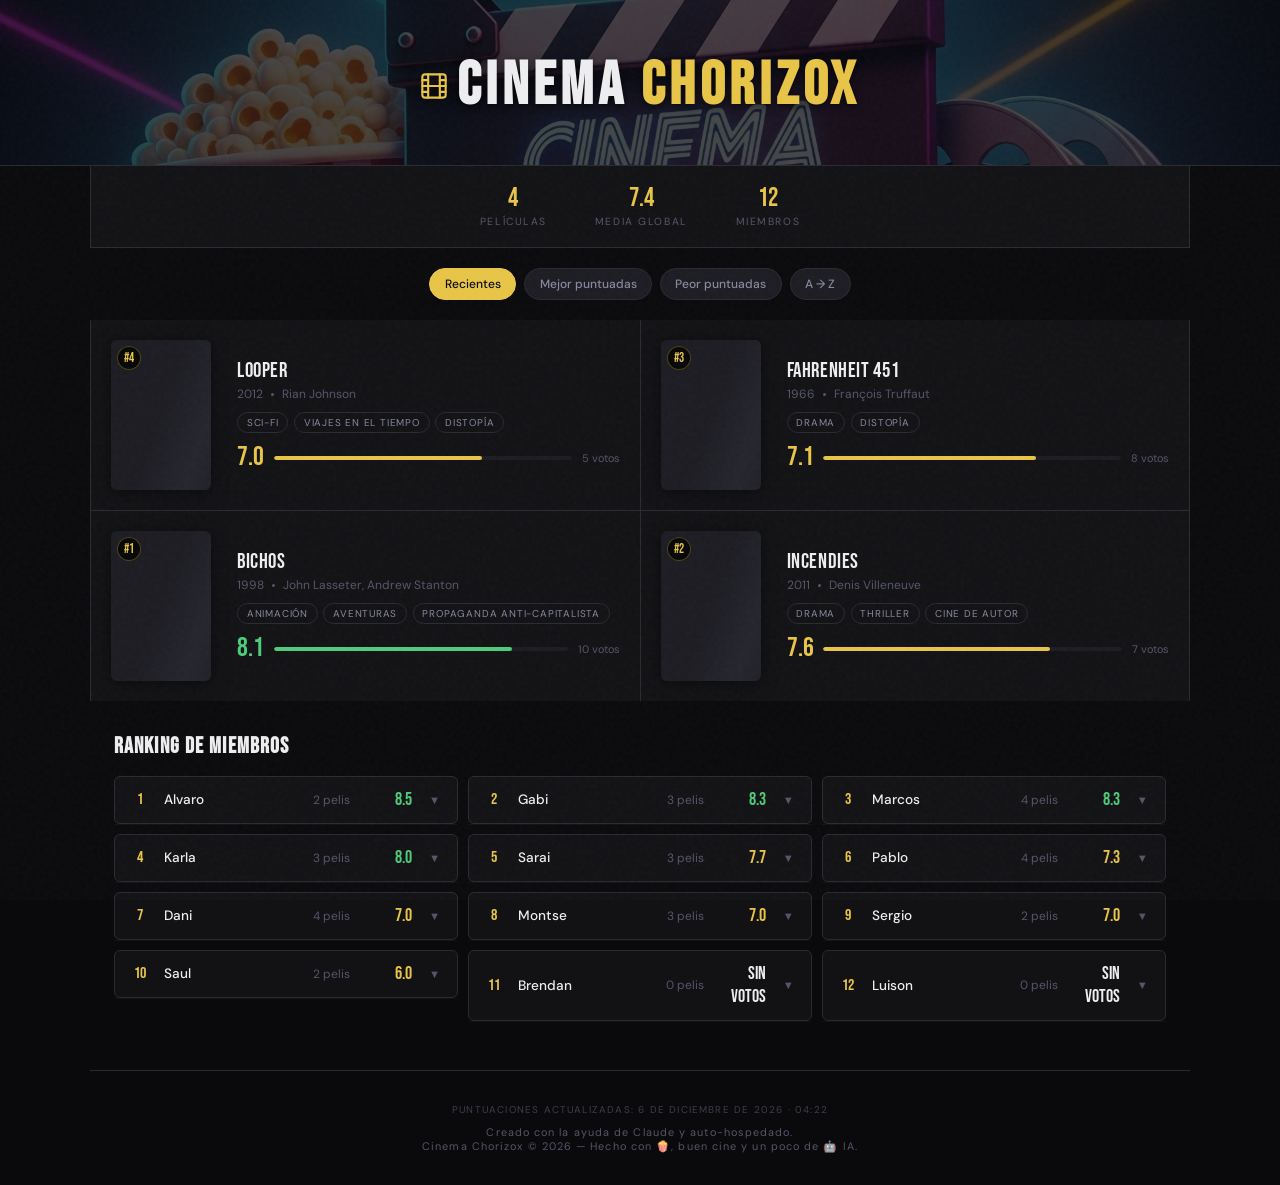
==== index.html @ 7369c3bf "Initial commit" ====
﻿<!doctype html>
<html lang="es">
    <head>
        <meta charset="UTF-8" />
        <meta name="viewport" content="width=device-width, initial-scale=1.0" />
        <title>Cinema Chorizox</title>
        <link
            rel="icon"
            type="image/svg+xml"
            href="data:image/svg+xml,%3Csvg xmlns='http://www.w3.org/2000/svg' viewBox='0 0 24 24' fill='none' stroke='%23e8c547' stroke-width='1.8' stroke-linecap='round' stroke-linejoin='round'%3E%3Crect x='2' y='2' width='20' height='20' rx='2.18' ry='2.18'/%3E%3Cline x1='7' y1='2' x2='7' y2='22'/%3E%3Cline x1='17' y1='2' x2='17' y2='22'/%3E%3Cline x1='2' y1='12' x2='22' y2='12'/%3E%3Cline x1='2' y1='7' x2='7' y2='7'/%3E%3Cline x1='2' y1='17' x2='7' y2='17'/%3E%3Cline x1='17' y1='17' x2='22' y2='17'/%3E%3Cline x1='17' y1='7' x2='22' y2='7'/%3E%3C/svg%3E"
        />

        <!-- Open Graph / Facebook -->
        <meta property="og:type" content="website" />
        <meta property="og:title" content="Cinema Chorizox" />
        <meta property="og:description" content="Cinema Chorizox" />
        <meta
            property="og:image"
            content="https://cinema.dgv93.eu/preview.jpg"
        />

        <!-- Twitter -->
        <meta name="twitter:card" content="summary_large_image" />
        <meta name="twitter:title" content="Cinema Chorizox" />
        <meta name="twitter:description" content="Cinema Chorizox" />
        <meta
            name="twitter:image"
            content="https://cinema.dgv93.eu/preview.jpg"
        />
        <link
            href="https://fonts.googleapis.com/css2?family=Bebas+Neue&family=DM+Sans:ital,wght@0,300;0,400;0,500;0,700;1,400&display=swap"
            rel="stylesheet"
        />
        <style>
            :root {
                --bg-primary: #0a0a0c;
                --bg-card: #121215;
                --bg-card-hover: #18181c;
                --surface: #1c1c22;
                --border: #2a2a32;
                --text-primary: #eeeef0;
                --text-secondary: #8888a0;
                --text-muted: #55556a;
                --accent: #e8c547;
                --accent-dim: #c4a535;
                --accent-glow: rgba(232, 197, 71, 0.12);
                --red: #e54d4d;
                --green: #4dcc7a;
                --blue: #5b8dee;
                --radius: 10px;
                --radius-sm: 6px;
                --shadow: 0 4px 24px rgba(0, 0, 0, 0.4);
            }

            * {
                margin: 0;
                padding: 0;
                box-sizing: border-box;
            }

            body {
                font-family: "DM Sans", sans-serif;
                background: var(--bg-primary);
                color: var(--text-primary);
                min-height: 100vh;
                overflow-x: hidden;
            }

            /* ─── GRAIN OVERLAY ─── */
            body::before {
                content: "";
                position: fixed;
                inset: 0;
                background-image: url("data:image/svg+xml,%3Csvg viewBox='0 0 256 256' xmlns='http://www.w3.org/2000/svg'%3E%3Cfilter id='noise'%3E%3CfeTurbulence type='fractalNoise' baseFrequency='0.85' numOctaves='4' stitchTiles='stitch'/%3E%3C/filter%3E%3Crect width='100%25' height='100%25' filter='url(%23noise)' opacity='0.03'/%3E%3C/svg%3E");
                pointer-events: none;
                z-index: 9999;
            }

            /* ─── HEADER ─── */
            .header {
                position: relative;
                padding: 2.5rem 1.25rem 2rem;
                text-align: center;
                border-bottom: 1px solid var(--border);
                overflow: hidden;
            }

            .header::before {
                content: "";
                position: absolute;
                top: 0;
                left: 0;
                width: 100%;
                height: 100%;
                background: url('preview.jpg') center/cover no-repeat;
                opacity: 0.25;
                pointer-events: none;
            }

            .header-logo, .header-subtitle {
                position: relative;
                z-index: 1;
            }

            .header-logo {
                display: inline-flex;
                align-items: center;
                gap: 0.6rem;
                margin-bottom: 0.5rem;
            }

            .header-logo svg {
                width: 28px;
                height: 28px;
                color: var(--accent);
            }

            .header h1 {
                font-family: "Bebas Neue", sans-serif;
                font-size: 2.6rem;
                letter-spacing: 0.08em;
                color: var(--text-primary);
                line-height: 1;
                position: relative;
                z-index: 1;
                text-shadow: 0 2px 8px rgba(0, 0, 0, 0.7);
            }

            .header h1 span {
                color: var(--accent);
            }

            .header-subtitle {
                font-size: 0.82rem;
                color: var(--text-muted);
                letter-spacing: 0.2em;
                text-transform: uppercase;
                margin-top: 0.35rem;
            }

            /* ─── STATS BAR ─── */
            .stats-bar {
                display: flex;
                justify-content: center;
                gap: 2rem;
                padding: 1.2rem 1rem;
                border-bottom: 1px solid var(--border);
                background: var(--bg-card);
            }

            .stat {
                text-align: center;
            }

            .stat-value {
                font-family: "Bebas Neue", sans-serif;
                font-size: 1.6rem;
                color: var(--accent);
                line-height: 1.1;
            }

            .stat-label {
                font-size: 0.65rem;
                text-transform: uppercase;
                letter-spacing: 0.15em;
                color: var(--text-muted);
                margin-top: 0.1rem;
            }

            /* ─── SORT / FILTER ─── */
            .controls {
                display: flex;
                gap: 0.5rem;
                padding: 1rem 1.25rem;
                overflow-x: auto;
                -webkit-overflow-scrolling: touch;
                scrollbar-width: none;
            }
            .controls::-webkit-scrollbar {
                display: none;
            }

            .control-btn {
                flex-shrink: 0;
                padding: 0.45rem 0.9rem;
                font-family: "DM Sans", sans-serif;
                font-size: 0.75rem;
                font-weight: 500;
                color: var(--text-secondary);
                background: var(--surface);
                border: 1px solid var(--border);
                border-radius: 100px;
                cursor: pointer;
                transition: all 0.2s;
                white-space: nowrap;
            }

            .control-btn:hover {
                color: var(--text-primary);
                border-color: var(--text-muted);
            }

            .control-btn.active {
                color: var(--bg-primary);
                background: var(--accent);
                border-color: var(--accent);
            }

            /* ─── MOVIE GRID ─── */
            .movie-grid {
                display: grid;
                grid-template-columns: 1fr;
                gap: 1px;
                background: var(--border);
                margin: 0;
            }

            /* ─── MOVIE CARD ─── */
            .movie-card {
                display: grid;
                grid-template-columns: 100px 1fr;
                gap: 1rem;
                padding: 1.25rem;
                background: var(--bg-card);
                cursor: pointer;
                transition: background 0.25s;
                animation: fadeUp 0.5s ease both;
            }

            .movie-card:hover {
                background: var(--bg-card-hover);
            }

            @keyframes fadeUp {
                from {
                    opacity: 0;
                    transform: translateY(16px);
                }
                to {
                    opacity: 1;
                    transform: translateY(0);
                }
            }

            .movie-poster {
                position: relative;
                width: 100px;
                aspect-ratio: 2/3;
                border-radius: var(--radius-sm);
                overflow: hidden;
                box-shadow: 0 2px 16px rgba(0, 0, 0, 0.5);
            }

            .movie-poster img {
                width: 100%;
                height: 100%;
                object-fit: cover;
                display: block;
            }

            .movie-poster .rank-badge {
                position: absolute;
                top: 6px;
                left: 6px;
                width: 24px;
                height: 24px;
                background: rgba(0, 0, 0, 0.75);
                backdrop-filter: blur(8px);
                border-radius: 50%;
                display: flex;
                align-items: center;
                justify-content: center;
                font-family: "Bebas Neue", sans-serif;
                font-size: 0.8rem;
                color: var(--accent);
                border: 1px solid rgba(232, 197, 71, 0.3);
            }

            .movie-info {
                display: flex;
                flex-direction: column;
                justify-content: center;
                min-width: 0;
            }

            .movie-title {
                font-family: "Bebas Neue", sans-serif;
                font-size: 1.3rem;
                letter-spacing: 0.03em;
                line-height: 1.15;
                color: var(--text-primary);
                white-space: nowrap;
                overflow: hidden;
                text-overflow: ellipsis;
            }

            .movie-meta {
                display: flex;
                align-items: center;
                gap: 0.5rem;
                margin-top: 0.2rem;
                font-size: 0.75rem;
                color: var(--text-muted);
            }

            .movie-meta .dot {
                width: 3px;
                height: 3px;
                border-radius: 50%;
                background: var(--text-muted);
                flex-shrink: 0;
            }

            .movie-genres {
                display: flex;
                gap: 0.35rem;
                margin-top: 0.6rem;
                flex-wrap: wrap;
            }

            .genre-tag {
                padding: 0.2rem 0.55rem;
                font-size: 0.62rem;
                text-transform: uppercase;
                letter-spacing: 0.08em;
                color: var(--text-secondary);
                border: 1px solid var(--border);
                border-radius: 100px;
            }

            .movie-score-row {
                display: flex;
                align-items: center;
                gap: 0.6rem;
                margin-top: 0.7rem;
            }

            .avg-score {
                font-family: "Bebas Neue", sans-serif;
                font-size: 1.7rem;
                line-height: 1;
            }

            .score-bar-track {
                flex: 1;
                height: 4px;
                background: var(--surface);
                border-radius: 4px;
                overflow: hidden;
            }

            .score-bar-fill {
                height: 100%;
                border-radius: 4px;
                transition: width 0.8s cubic-bezier(0.22, 1, 0.36, 1);
            }

            .score-voters {
                font-size: 0.68rem;
                color: var(--text-muted);
                white-space: nowrap;
            }

            /* ─── EXPANDED DETAIL ─── */
            .movie-detail {
                display: none;
                grid-column: 1 / -1;
                overflow: hidden;
                background: var(--bg-card);
            }

            .movie-detail.open {
                display: block;
                max-height: 0;
                padding: 0 1.25rem;
                animation: detailDeploy 0.5s ease forwards;
            }

            .movie-detail.closing {
                display: block;
                max-height: 600px;
                padding: 0 1.25rem 1.25rem;
                animation: detailCollapse 0.3s ease forwards;
            }

            @keyframes detailDeploy {
                from {
                    max-height: 0;
                    padding: 0 1.25rem;
                }
                to {
                    max-height: 600px;
                    padding: 0 1.25rem 1.25rem;
                }
            }

            @keyframes detailCollapse {
                from {
                    max-height: 600px;
                    padding: 0 1.25rem 1.25rem;
                }
                to {
                    max-height: 0;
                    padding: 0 1.25rem;
                }
            }

            .detail-inner {
                padding-top: 0.75rem;
                border-top: 1px solid var(--border);
            }

            .detail-section-label {
                font-size: 0.62rem;
                text-transform: uppercase;
                letter-spacing: 0.18em;
                color: var(--text-muted);
                margin-bottom: 0.6rem;
            }

            .score-breakdown {
                display: flex;
                flex-direction: column;
                gap: 0.55rem;
            }

            .member-score {
                display: grid;
                grid-template-columns: 70px 1fr 30px;
                align-items: center;
                gap: 0.6rem;
            }

            .member-name {
                font-size: 0.78rem;
                color: var(--text-secondary);
                font-weight: 500;
            }

            .member-bar-track {
                height: 3px;
                background: var(--surface);
                border-radius: 3px;
                overflow: hidden;
            }

            .member-bar-fill {
                height: 100%;
                border-radius: 3px;
                background: var(--accent);
                transition: width 0.6s cubic-bezier(0.22, 1, 0.36, 1);
            }

            .member-val {
                font-family: "Bebas Neue", sans-serif;
                font-size: 1rem;
                text-align: right;
            }

            .detail-date {
                margin-top: 0.9rem;
                font-size: 0.72rem;
                color: var(--text-muted);
                display: flex;
                align-items: center;
                gap: 0.4rem;
            }

            .detail-date svg {
                width: 14px;
                height: 14px;
                opacity: 0.5;
            }

            /* ─── RANKING TABLE ─── */
            .ranking-section {
                padding: 1.5rem 1.25rem 2.5rem;
            }

            .section-title {
                font-family: "Bebas Neue", sans-serif;
                font-size: 1.4rem;
                letter-spacing: 0.05em;
                margin-bottom: 1rem;
                color: var(--text-primary);
            }

            .member-ranking {
                display: flex;
                flex-direction: column;
                gap: 0.6rem;
            }

            .member-rank-row {
                display: grid;
                grid-template-columns: 24px 1fr auto 50px 20px;
                align-items: center;
                gap: 0.75rem;
                padding: 0.7rem 0.8rem;
                background: var(--bg-card);
                border-radius: var(--radius-sm);
                border: 1px solid var(--border);
                cursor: pointer;
                transition: background 0.2s;
            }

            .member-rank-row:hover {
                background: var(--bg-card-hover);
            }

            .member-rank-chevron {
                font-size: 0.7rem;
                color: var(--text-muted);
                transition: transform 0.3s ease;
                text-align: center;
            }

            .member-rank-row.open .member-rank-chevron {
                transform: rotate(180deg);
            }

            .member-rank-item {
                display: flex;
                flex-direction: column;
            }

            .member-detail-panel {
                max-height: 0;
                overflow: hidden;
                transition:
                    max-height 0.3s ease,
                    border-color 0.2s ease,
                    margin-top 0.2s ease;
                background: var(--bg-card);
                border: 1px solid transparent;
                border-top: none;
                border-radius: 0 0 var(--radius-sm) var(--radius-sm);
                margin-top: 0;
            }

            .member-detail-panel.open {
                max-height: 600px;
                border-color: var(--border);
                margin-top: -0.35rem;
                transition:
                    max-height 1s ease,
                    border-color 0.5s ease,
                    margin-top 0.5s ease;
            }

            .member-detail-inner {
                padding: 0.6rem 0.8rem 0.8rem;
                display: flex;
                flex-direction: column;
                gap: 0.35rem;
            }

            .member-movie-row {
                display: grid;
                grid-template-columns: 1fr auto;
                align-items: center;
                gap: 0.5rem;
                padding: 0.3rem 0.4rem;
                border-radius: 4px;
                font-size: 0.78rem;
            }

            .member-movie-row:nth-child(odd) {
                background: rgba(255, 255, 255, 0.02);
            }

            .member-movie-title {
                color: var(--text-secondary);
                white-space: nowrap;
                overflow: hidden;
                text-overflow: ellipsis;
            }

            .member-movie-score {
                font-family: "Bebas Neue", sans-serif;
                font-size: 0.95rem;
                min-width: 28px;
                text-align: right;
            }

            .member-rank-count {
                font-size: 0.75rem;
                color: var(--text-muted);
                white-space: nowrap;
                text-align: right;
            }

            .member-rank-pos {
                font-family: "Bebas Neue", sans-serif;
                font-size: 1rem;
                color: var(--accent);
                text-align: center;
            }

            .member-rank-name {
                font-size: 0.85rem;
                font-weight: 500;
            }

            .member-rank-avg {
                font-family: "Bebas Neue", sans-serif;
                font-size: 1.15rem;
                text-align: right;
            }

            /* ─── FOOTER ─── */
            .footer {
                text-align: center;
                padding: 2rem 1rem;
                border-top: 1px solid var(--border);
                font-size: 0.68rem;
                color: var(--text-muted);
                letter-spacing: 0.1em;
            }

            .last-updated {
                display: block;
                margin-bottom: 0.6rem;
                font-size: 0.62rem;
                color: var(--text-muted);
                opacity: 0.7;
                letter-spacing: 0.12em;
                text-transform: uppercase;
            }

            /* ─── SCORE COLORS ─── */
            .score-high {
                color: var(--green);
            }
            .score-mid {
                color: var(--accent);
            }
            .score-low {
                color: var(--red);
            }

            .bar-high {
                background: var(--green);
            }
            .bar-mid {
                background: var(--accent);
            }
            .bar-low {
                background: var(--red);
            }

            /* ─── RESPONSIVE ─── */
            @media (min-width: 600px) {
                .movie-grid {
                    grid-template-columns: 1fr 1fr;
                }
                .movie-card {
                    grid-template-columns: 110px 1fr;
                }
                .header h1 {
                    font-size: 3.2rem;
                }
                .stats-bar {
                    gap: 3rem;
                }
            }

            @media (min-width: 960px) {
                .movie-grid {
                    max-width: 960px;
                    margin: 0 auto;
                    border-left: 1px solid var(--border);
                    border-right: 1px solid var(--border);
                }
                .header {
                    padding: 3.5rem 2rem 2.5rem;
                }
                .header h1 {
                    font-size: 3.8rem;
                }
                .controls {
                    justify-content: center;
                    padding: 1.25rem 2rem;
                }
                .stats-bar {
                    max-width: 960px;
                    margin: 0 auto;
                    border-left: 1px solid var(--border);
                    border-right: 1px solid var(--border);
                }
                .controls {
                    max-width: 960px;
                    margin: 0 auto;
                }
                .ranking-section {
                    max-width: 960px;
                    margin: 0 auto;
                    padding: 2rem 1.5rem 3rem;
                }
                .member-ranking {
                    display: grid;
                    grid-template-columns: 1fr 1fr;
                    gap: 0.6rem;
                }
                .member-detail-inner {
                    display: grid;
                    grid-template-columns: 1fr 1fr;
                    gap: 0.2rem 1rem;
                }
                .footer {
                    max-width: 960px;
                    margin: 0 auto;
                }
            }

            @media (min-width: 1200px) {
                .movie-grid {
                    max-width: 1100px;
                }
                .stats-bar,
                .controls,
                .ranking-section,
                .footer {
                    max-width: 1100px;
                }
                .member-ranking {
                    grid-template-columns: 1fr 1fr 1fr;
                }
            }

            /* ─── LOADING SKELETON ─── */
            .poster-skeleton {
                background: linear-gradient(
                    110deg,
                    var(--surface) 30%,
                    #25252d 50%,
                    var(--surface) 70%
                );
                background-size: 200% 100%;
                animation: shimmer 1.5s infinite;
            }
            @keyframes shimmer {
                to {
                    background-position: -200% 0;
                }
            }
        </style>
    </head>
    <body>
        <header class="header">
            <div class="header-logo">
                <svg
                    viewBox="0 0 24 24"
                    fill="none"
                    stroke="currentColor"
                    stroke-width="1.8"
                    stroke-linecap="round"
                    stroke-linejoin="round"
                >
                    <rect
                        x="2"
                        y="2"
                        width="20"
                        height="20"
                        rx="2.18"
                        ry="2.18"
                    />
                    <line x1="7" y1="2" x2="7" y2="22" />
                    <line x1="17" y1="2" x2="17" y2="22" />
                    <line x1="2" y1="12" x2="22" y2="12" />
                    <line x1="2" y1="7" x2="7" y2="7" />
                    <line x1="2" y1="17" x2="7" y2="17" />
                    <line x1="17" y1="17" x2="22" y2="17" />
                    <line x1="17" y1="7" x2="22" y2="7" />
                </svg>
                <h1>Cinema <span>Chorizox</span></h1>
            </div>
            <!--<p class="header-subtitle">
                Club de cine · Puntuaciones colectivas
            </p>-->
        </header>

        <div class="stats-bar" id="statsBar"></div>

        <nav class="controls" id="controls"></nav>

        <main class="movie-grid" id="movieGrid"></main>

        <section class="ranking-section" id="rankingSection"></section>

        <footer class="footer">
            <span id="lastUpdated"></span>
            Creado con la ayuda de Claude y auto-hospedado.<br />
            Cinema Chorizox © 2026 — Hecho con 🍿, buen cine y un poco de 🤖 IA.
        </footer>

        <script>
            /* ════════════════════════════════════════════
   CONFIGURATION — loaded from movies-config.json
   ════════════════════════════════════════════ */
            let CONFIG = {};

            /* ════════════ UTILITY FUNCTIONS ════════════ */

            function avg(scores) {
                const vals = Object.values(scores);
                return vals.reduce((a, b) => a + b, 0) / vals.length;
            }

            function scoreClass(val) {
                if (val >= 8) return "high";
                if (val >= 6) return "mid";
                return "low";
            }

            function formatDate(iso) {
                const d = new Date(iso + "T00:00:00");
                return d.toLocaleDateString("es-ES", {
                    day: "numeric",
                    month: "short",
                    year: "numeric",
                });
            }

            /* ════════════ RENDER STATS BAR ════════════ */

            function renderStats(movies) {
                const bar = document.getElementById("statsBar");
                const totalMovies = movies.length;
                const allAvgs = movies.map((m) => avg(m.scores));
                const globalAvg = (
                    allAvgs.reduce((a, b) => a + b, 0) / allAvgs.length
                ).toFixed(1);
                const best = movies.reduce((a, b) =>
                    avg(a.scores) > avg(b.scores) ? a : b,
                );

                bar.innerHTML = `
    <div class="stat">
      <div class="stat-value">${totalMovies}</div>
      <div class="stat-label">Películas</div>
    </div>
    <div class="stat">
      <div class="stat-value">${globalAvg}</div>
      <div class="stat-label">Media global</div>
    </div>
    <div class="stat">
      <div class="stat-value">${CONFIG.members.length}</div>
      <div class="stat-label">Miembros</div>
    </div>
  `;
            }

            /* ════════════ RENDER CONTROLS ════════════ */

            let currentSort = "recent";

            function renderControls() {
                const controls = document.getElementById("controls");
                const sorts = [
                    { id: "recent", label: "Recientes" },
                    { id: "best", label: "Mejor puntuadas" },
                    { id: "worst", label: "Peor puntuadas" },
                    { id: "alpha", label: "A → Z" },
                ];

                controls.innerHTML = sorts
                    .map(
                        (s) =>
                            `<button class="control-btn ${s.id === currentSort ? "active" : ""}" data-sort="${s.id}">${s.label}</button>`,
                    )
                    .join("");

                controls.querySelectorAll(".control-btn").forEach((btn) => {
                    btn.addEventListener("click", () => {
                        currentSort = btn.dataset.sort;
                        renderControls();
                        renderMovies(sortMovies(CONFIG.movies));
                    });
                });
            }

            function sortMovies(movies) {
                const sorted = [...movies];
                switch (currentSort) {
                    case "recent":
                        return sorted.sort(
                            (a, b) =>
                                new Date(b.date_watched) -
                                new Date(a.date_watched),
                        );
                    case "best":
                        return sorted.sort(
                            (a, b) => avg(b.scores) - avg(a.scores),
                        );
                    case "worst":
                        return sorted.sort(
                            (a, b) => avg(a.scores) - avg(b.scores),
                        );
                    case "alpha":
                        return sorted.sort((a, b) =>
                            a.title.localeCompare(b.title, "es"),
                        );
                    default:
                        return sorted;
                }
            }

            /* ════════════ RENDER MOVIES ════════════ */

            function renderMovies(movies) {
                const grid = document.getElementById("movieGrid");
                const ranked = [...movies].sort(
                    (a, b) => avg(b.scores) - avg(a.scores),
                );

                grid.innerHTML = movies
                    .map((movie, i) => {
                        const average = avg(movie.scores);
                        const sc = scoreClass(average);
                        const rank =
                            ranked.findIndex((m) => m.title === movie.title) +
                            1;
                        const voterCount = Object.keys(movie.scores).length;

                        const membersHTML = Object.entries(movie.scores)
                            .sort((a, b) => b[1] - a[1])
                            .map(
                                ([name, val]) => `
        <div class="member-score">
          <span class="member-name">${name}</span>
          <div class="member-bar-track">
            <div class="member-bar-fill" style="width: ${val * 10}%; background: var(--${scoreClass(val) === "high" ? "green" : scoreClass(val) === "mid" ? "accent" : "red"})"></div>
          </div>
          <span class="member-val score-${scoreClass(val)}">${val}</span>
        </div>
      `,
                            )
                            .join("");

                        return `
      <article class="movie-card" data-idx="${i}" style="animation-delay: ${i * 0.06}s">
        <div class="movie-poster">
          <img src="${movie.poster}" alt="${movie.title}" loading="lazy"
               onerror="this.parentElement.classList.add('poster-skeleton'); this.style.display='none';">
          <div class="rank-badge">#${rank}</div>
        </div>
        <div class="movie-info">
          <div class="movie-title" title="${movie.title}">${movie.title}</div>
          <div class="movie-meta">
            <span>${movie.year}</span>
            <span class="dot"></span>
            <span>${movie.director}</span>
          </div>
          <div class="movie-genres">
            ${movie.genres.map((g) => `<span class="genre-tag">${g}</span>`).join("")}
          </div>
          <div class="movie-score-row">
            <span class="avg-score score-${sc}">${average.toFixed(1)}</span>
            <div class="score-bar-track">
              <div class="score-bar-fill bar-${sc}" style="width: ${average * 10}%"></div>
            </div>
            <span class="score-voters">${voterCount} votos</span>
          </div>
        </div>
      </article>
      <div class="movie-detail" data-detail="${i}">
        <div class="detail-inner">
          <div class="detail-section-label">Desglose de puntuaciones</div>
          <div class="score-breakdown">${membersHTML}</div>
          <div class="detail-date">
            <svg viewBox="0 0 24 24" fill="none" stroke="currentColor" stroke-width="2" stroke-linecap="round"><rect x="3" y="4" width="18" height="18" rx="2" ry="2"/><line x1="16" y1="2" x2="16" y2="6"/><line x1="8" y1="2" x2="8" y2="6"/><line x1="3" y1="10" x2="21" y2="10"/></svg>
            Vista el ${formatDate(movie.date_watched)}
          </div>
        </div>
      </div>
    `;
                    })
                    .join("");

                // Toggle expand
                function closeDetail(d) {
                    if (d.classList.contains("open")) {
                        d.classList.remove("open");
                        d.classList.add("closing");
                        d.addEventListener(
                            "animationend",
                            () => {
                                d.classList.remove("closing");
                            },
                            { once: true },
                        );
                    }
                }

                grid.querySelectorAll(".movie-card").forEach((card) => {
                    card.addEventListener("click", () => {
                        const wasExpanded = card.classList.contains("expanded");
                        grid.querySelectorAll(".movie-card").forEach((c) =>
                            c.classList.remove("expanded"),
                        );
                        grid.querySelectorAll(".movie-detail").forEach((d) =>
                            closeDetail(d),
                        );
                        if (!wasExpanded) {
                            card.classList.add("expanded");
                            const detail = card.nextElementSibling;
                            if (
                                detail &&
                                detail.classList.contains("movie-detail")
                            ) {
                                detail.classList.add("open");
                            }
                        }
                    });
                });
            }

            /* ════════════ RENDER MEMBER RANKING ════════════ */

            function renderRanking() {
                const section = document.getElementById("rankingSection");
                const memberAvgs = CONFIG.members
                    .map((name) => {
                        const scores = CONFIG.movies
                            .map((m) => m.scores[name])
                            .filter(Boolean);
                        const memberAvg =
                            scores.reduce((a, b) => a + b, 0) / scores.length;
                        return { name, avg: memberAvg, count: scores.length };
                    })
                    .sort((a, b) => {
                        if (isNaN(a.avg) && isNaN(b.avg)) return 0;
                        if (isNaN(a.avg)) return 1;
                        if (isNaN(b.avg)) return -1;
                        return b.avg - a.avg;
                    });

                section.innerHTML = `
    <h2 class="section-title">Ranking de miembros</h2>
    <div class="member-ranking">
      ${memberAvgs
          .map((m, i) => {
              const movieScores = CONFIG.movies
                  .filter((mv) => mv.scores[m.name] != null)
                  .map((mv) => ({ title: mv.title, score: mv.scores[m.name] }))
                  .sort((a, b) => b.score - a.score);
              const moviesHTML = movieScores
                  .map(
                      (ms) => `
                      <div class="member-movie-row">
                        <span class="member-movie-title">${ms.title}</span>
                        <span class="member-movie-score score-${scoreClass(ms.score)}">${ms.score.toFixed(1)}</span>
                      </div>`,
                  )
                  .join("");
              return `
        <div class="member-rank-item">
          <div class="member-rank-row" onclick="this.classList.toggle('open');this.nextElementSibling.classList.toggle('open')">
            <span class="member-rank-pos">${i + 1}</span>
            <span class="member-rank-name">${m.name}</span>
            <span class="member-rank-count">${m.count} ${m.count === 1 ? "peli" : "pelis"}</span>
            <span class="member-rank-avg${m.count === 0 ? "" : ` score-${scoreClass(m.avg)}`}">${m.count === 0 ? "Sin votos" : m.avg.toFixed(1)}</span>
            <span class="member-rank-chevron">▼</span>
          </div>
          <div class="member-detail-panel">
            <div class="member-detail-inner">
              ${moviesHTML || '<span style="color:var(--text-muted);font-size:0.78rem">Sin votos aún</span>'}
            </div>
          </div>
        </div>`;
          })
          .join("")}
    </div>
  `;
            }

            /* ════════════ INIT ════════════ */

            fetch("movies-config.json")
                .then((res) => {
                    const lastMod = res.headers.get("Last-Modified");
                    return res.json().then((data) => ({ data, lastMod }));
                })
                .then(({ data, lastMod }) => {
                    CONFIG = data;
                    renderStats(CONFIG.movies);
                    renderControls();
                    renderMovies(sortMovies(CONFIG.movies));
                    renderRanking();

                    if (lastMod) {
                        const d = new Date(lastMod);
                        const formatted = d.toLocaleDateString("es-ES", {
                            day: "numeric",
                            month: "long",
                            year: "numeric",
                        }) + " · " + d.toLocaleTimeString("es-ES", {
                            hour: "2-digit",
                            minute: "2-digit",
                        });
                        document.getElementById("lastUpdated").className = "last-updated";
                        document.getElementById("lastUpdated").textContent =
                            "Puntuaciones actualizadas: " + formatted;
                    }
                })
                .catch((err) =>
                    console.error("Error loading movies-config.json:", err),
                );
        </script>
    </body>
</html>
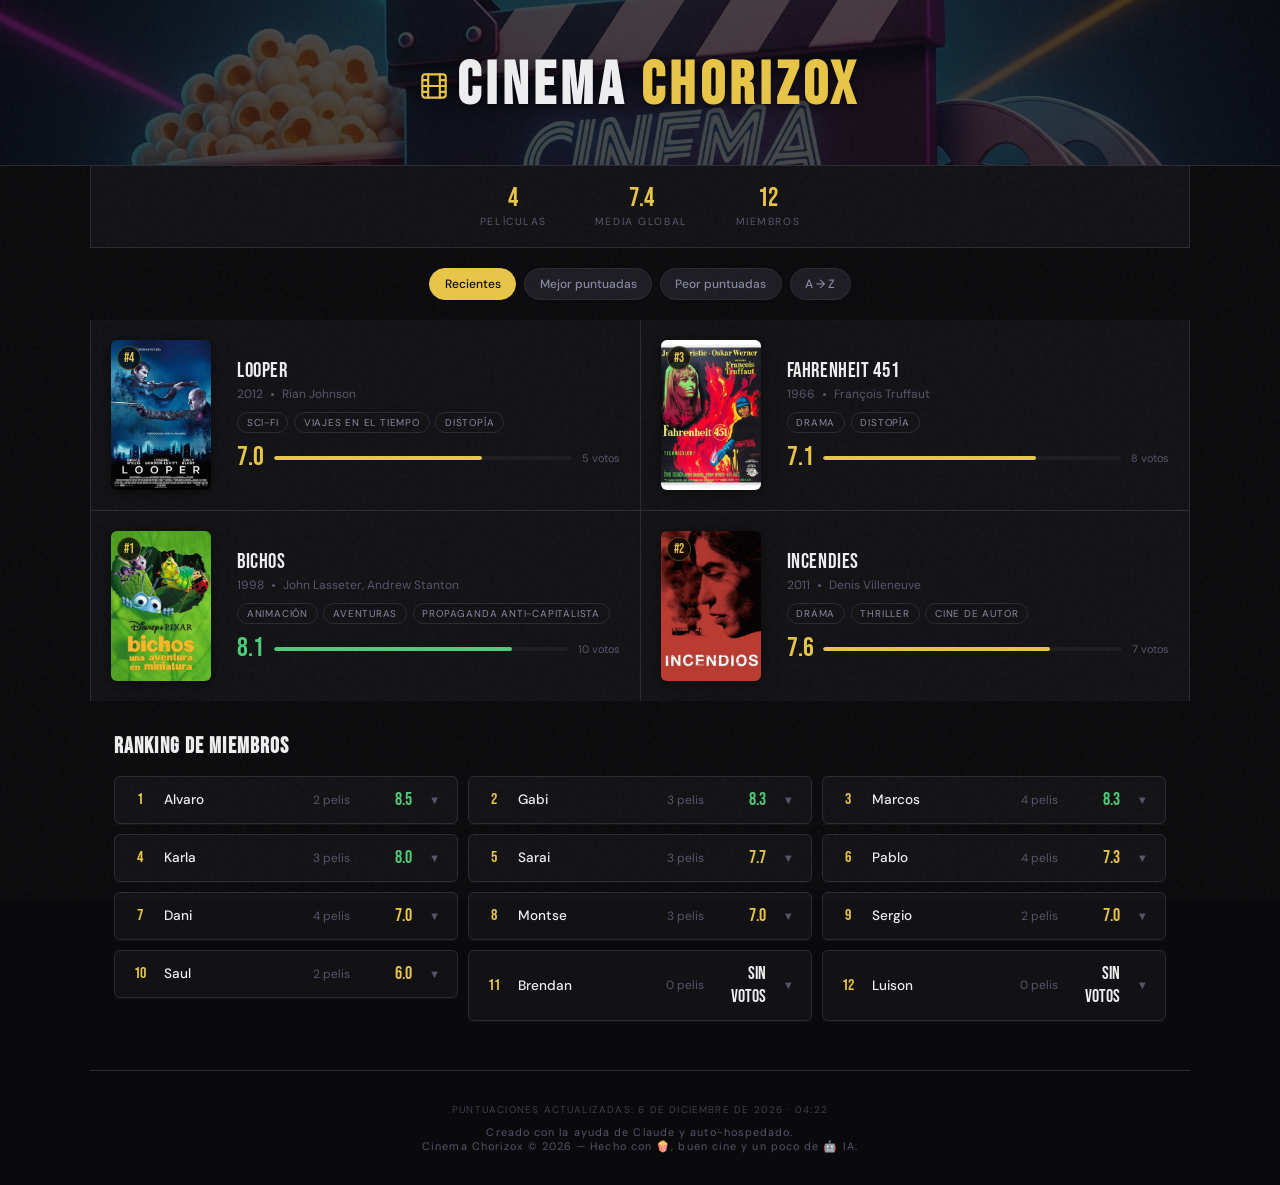
==== commit 1556ddff: "Split js, css, html. use local images and optimize them" ====
--- a/index.html
+++ b/index.html
@@ -1,14 +1,10 @@
-﻿<!doctype html>
+<!doctype html>
 <html lang="es">
     <head>
         <meta charset="UTF-8" />
         <meta name="viewport" content="width=device-width, initial-scale=1.0" />
         <title>Cinema Chorizox</title>
-        <link
-            rel="icon"
-            type="image/svg+xml"
-            href="data:image/svg+xml,%3Csvg xmlns='http://www.w3.org/2000/svg' viewBox='0 0 24 24' fill='none' stroke='%23e8c547' stroke-width='1.8' stroke-linecap='round' stroke-linejoin='round'%3E%3Crect x='2' y='2' width='20' height='20' rx='2.18' ry='2.18'/%3E%3Cline x1='7' y1='2' x2='7' y2='22'/%3E%3Cline x1='17' y1='2' x2='17' y2='22'/%3E%3Cline x1='2' y1='12' x2='22' y2='12'/%3E%3Cline x1='2' y1='7' x2='7' y2='7'/%3E%3Cline x1='2' y1='17' x2='7' y2='17'/%3E%3Cline x1='17' y1='17' x2='22' y2='17'/%3E%3Cline x1='17' y1='7' x2='22' y2='7'/%3E%3C/svg%3E"
-        />
+        <link rel="icon" type="image/svg+xml" href="favicon.svg" />
 
         <!-- Open Graph / Facebook -->
         <meta property="og:type" content="website" />
@@ -31,748 +27,12 @@
             href="https://fonts.googleapis.com/css2?family=Bebas+Neue&family=DM+Sans:ital,wght@0,300;0,400;0,500;0,700;1,400&display=swap"
             rel="stylesheet"
         />
-        <style>
-            :root {
-                --bg-primary: #0a0a0c;
-                --bg-card: #121215;
-                --bg-card-hover: #18181c;
-                --surface: #1c1c22;
-                --border: #2a2a32;
-                --text-primary: #eeeef0;
-                --text-secondary: #8888a0;
-                --text-muted: #55556a;
-                --accent: #e8c547;
-                --accent-dim: #c4a535;
-                --accent-glow: rgba(232, 197, 71, 0.12);
-                --red: #e54d4d;
-                --green: #4dcc7a;
-                --blue: #5b8dee;
-                --radius: 10px;
-                --radius-sm: 6px;
-                --shadow: 0 4px 24px rgba(0, 0, 0, 0.4);
-            }
-
-            * {
-                margin: 0;
-                padding: 0;
-                box-sizing: border-box;
-            }
-
-            body {
-                font-family: "DM Sans", sans-serif;
-                background: var(--bg-primary);
-                color: var(--text-primary);
-                min-height: 100vh;
-                overflow-x: hidden;
-            }
-
-            /* ─── GRAIN OVERLAY ─── */
-            body::before {
-                content: "";
-                position: fixed;
-                inset: 0;
-                background-image: url("data:image/svg+xml,%3Csvg viewBox='0 0 256 256' xmlns='http://www.w3.org/2000/svg'%3E%3Cfilter id='noise'%3E%3CfeTurbulence type='fractalNoise' baseFrequency='0.85' numOctaves='4' stitchTiles='stitch'/%3E%3C/filter%3E%3Crect width='100%25' height='100%25' filter='url(%23noise)' opacity='0.03'/%3E%3C/svg%3E");
-                pointer-events: none;
-                z-index: 9999;
-            }
-
-            /* ─── HEADER ─── */
-            .header {
-                position: relative;
-                padding: 2.5rem 1.25rem 2rem;
-                text-align: center;
-                border-bottom: 1px solid var(--border);
-                overflow: hidden;
-            }
-
-            .header::before {
-                content: "";
-                position: absolute;
-                top: 0;
-                left: 0;
-                width: 100%;
-                height: 100%;
-                background: url('preview.jpg') center/cover no-repeat;
-                opacity: 0.25;
-                pointer-events: none;
-            }
-
-            .header-logo, .header-subtitle {
-                position: relative;
-                z-index: 1;
-            }
-
-            .header-logo {
-                display: inline-flex;
-                align-items: center;
-                gap: 0.6rem;
-                margin-bottom: 0.5rem;
-            }
-
-            .header-logo svg {
-                width: 28px;
-                height: 28px;
-                color: var(--accent);
-            }
-
-            .header h1 {
-                font-family: "Bebas Neue", sans-serif;
-                font-size: 2.6rem;
-                letter-spacing: 0.08em;
-                color: var(--text-primary);
-                line-height: 1;
-                position: relative;
-                z-index: 1;
-                text-shadow: 0 2px 8px rgba(0, 0, 0, 0.7);
-            }
-
-            .header h1 span {
-                color: var(--accent);
-            }
-
-            .header-subtitle {
-                font-size: 0.82rem;
-                color: var(--text-muted);
-                letter-spacing: 0.2em;
-                text-transform: uppercase;
-                margin-top: 0.35rem;
-            }
-
-            /* ─── STATS BAR ─── */
-            .stats-bar {
-                display: flex;
-                justify-content: center;
-                gap: 2rem;
-                padding: 1.2rem 1rem;
-                border-bottom: 1px solid var(--border);
-                background: var(--bg-card);
-            }
-
-            .stat {
-                text-align: center;
-            }
-
-            .stat-value {
-                font-family: "Bebas Neue", sans-serif;
-                font-size: 1.6rem;
-                color: var(--accent);
-                line-height: 1.1;
-            }
-
-            .stat-label {
-                font-size: 0.65rem;
-                text-transform: uppercase;
-                letter-spacing: 0.15em;
-                color: var(--text-muted);
-                margin-top: 0.1rem;
-            }
-
-            /* ─── SORT / FILTER ─── */
-            .controls {
-                display: flex;
-                gap: 0.5rem;
-                padding: 1rem 1.25rem;
-                overflow-x: auto;
-                -webkit-overflow-scrolling: touch;
-                scrollbar-width: none;
-            }
-            .controls::-webkit-scrollbar {
-                display: none;
-            }
-
-            .control-btn {
-                flex-shrink: 0;
-                padding: 0.45rem 0.9rem;
-                font-family: "DM Sans", sans-serif;
-                font-size: 0.75rem;
-                font-weight: 500;
-                color: var(--text-secondary);
-                background: var(--surface);
-                border: 1px solid var(--border);
-                border-radius: 100px;
-                cursor: pointer;
-                transition: all 0.2s;
-                white-space: nowrap;
-            }
-
-            .control-btn:hover {
-                color: var(--text-primary);
-                border-color: var(--text-muted);
-            }
-
-            .control-btn.active {
-                color: var(--bg-primary);
-                background: var(--accent);
-                border-color: var(--accent);
-            }
-
-            /* ─── MOVIE GRID ─── */
-            .movie-grid {
-                display: grid;
-                grid-template-columns: 1fr;
-                gap: 1px;
-                background: var(--border);
-                margin: 0;
-            }
-
-            /* ─── MOVIE CARD ─── */
-            .movie-card {
-                display: grid;
-                grid-template-columns: 100px 1fr;
-                gap: 1rem;
-                padding: 1.25rem;
-                background: var(--bg-card);
-                cursor: pointer;
-                transition: background 0.25s;
-                animation: fadeUp 0.5s ease both;
-            }
-
-            .movie-card:hover {
-                background: var(--bg-card-hover);
-            }
-
-            @keyframes fadeUp {
-                from {
-                    opacity: 0;
-                    transform: translateY(16px);
-                }
-                to {
-                    opacity: 1;
-                    transform: translateY(0);
-                }
-            }
-
-            .movie-poster {
-                position: relative;
-                width: 100px;
-                aspect-ratio: 2/3;
-                border-radius: var(--radius-sm);
-                overflow: hidden;
-                box-shadow: 0 2px 16px rgba(0, 0, 0, 0.5);
-            }
-
-            .movie-poster img {
-                width: 100%;
-                height: 100%;
-                object-fit: cover;
-                display: block;
-            }
-
-            .movie-poster .rank-badge {
-                position: absolute;
-                top: 6px;
-                left: 6px;
-                width: 24px;
-                height: 24px;
-                background: rgba(0, 0, 0, 0.75);
-                backdrop-filter: blur(8px);
-                border-radius: 50%;
-                display: flex;
-                align-items: center;
-                justify-content: center;
-                font-family: "Bebas Neue", sans-serif;
-                font-size: 0.8rem;
-                color: var(--accent);
-                border: 1px solid rgba(232, 197, 71, 0.3);
-            }
-
-            .movie-info {
-                display: flex;
-                flex-direction: column;
-                justify-content: center;
-                min-width: 0;
-            }
-
-            .movie-title {
-                font-family: "Bebas Neue", sans-serif;
-                font-size: 1.3rem;
-                letter-spacing: 0.03em;
-                line-height: 1.15;
-                color: var(--text-primary);
-                white-space: nowrap;
-                overflow: hidden;
-                text-overflow: ellipsis;
-            }
-
-            .movie-meta {
-                display: flex;
-                align-items: center;
-                gap: 0.5rem;
-                margin-top: 0.2rem;
-                font-size: 0.75rem;
-                color: var(--text-muted);
-            }
-
-            .movie-meta .dot {
-                width: 3px;
-                height: 3px;
-                border-radius: 50%;
-                background: var(--text-muted);
-                flex-shrink: 0;
-            }
-
-            .movie-genres {
-                display: flex;
-                gap: 0.35rem;
-                margin-top: 0.6rem;
-                flex-wrap: wrap;
-            }
-
-            .genre-tag {
-                padding: 0.2rem 0.55rem;
-                font-size: 0.62rem;
-                text-transform: uppercase;
-                letter-spacing: 0.08em;
-                color: var(--text-secondary);
-                border: 1px solid var(--border);
-                border-radius: 100px;
-            }
-
-            .movie-score-row {
-                display: flex;
-                align-items: center;
-                gap: 0.6rem;
-                margin-top: 0.7rem;
-            }
-
-            .avg-score {
-                font-family: "Bebas Neue", sans-serif;
-                font-size: 1.7rem;
-                line-height: 1;
-            }
-
-            .score-bar-track {
-                flex: 1;
-                height: 4px;
-                background: var(--surface);
-                border-radius: 4px;
-                overflow: hidden;
-            }
-
-            .score-bar-fill {
-                height: 100%;
-                border-radius: 4px;
-                transition: width 0.8s cubic-bezier(0.22, 1, 0.36, 1);
-            }
-
-            .score-voters {
-                font-size: 0.68rem;
-                color: var(--text-muted);
-                white-space: nowrap;
-            }
-
-            /* ─── EXPANDED DETAIL ─── */
-            .movie-detail {
-                display: none;
-                grid-column: 1 / -1;
-                overflow: hidden;
-                background: var(--bg-card);
-            }
-
-            .movie-detail.open {
-                display: block;
-                max-height: 0;
-                padding: 0 1.25rem;
-                animation: detailDeploy 0.5s ease forwards;
-            }
-
-            .movie-detail.closing {
-                display: block;
-                max-height: 600px;
-                padding: 0 1.25rem 1.25rem;
-                animation: detailCollapse 0.3s ease forwards;
-            }
-
-            @keyframes detailDeploy {
-                from {
-                    max-height: 0;
-                    padding: 0 1.25rem;
-                }
-                to {
-                    max-height: 600px;
-                    padding: 0 1.25rem 1.25rem;
-                }
-            }
-
-            @keyframes detailCollapse {
-                from {
-                    max-height: 600px;
-                    padding: 0 1.25rem 1.25rem;
-                }
-                to {
-                    max-height: 0;
-                    padding: 0 1.25rem;
-                }
-            }
-
-            .detail-inner {
-                padding-top: 0.75rem;
-                border-top: 1px solid var(--border);
-            }
-
-            .detail-section-label {
-                font-size: 0.62rem;
-                text-transform: uppercase;
-                letter-spacing: 0.18em;
-                color: var(--text-muted);
-                margin-bottom: 0.6rem;
-            }
-
-            .score-breakdown {
-                display: flex;
-                flex-direction: column;
-                gap: 0.55rem;
-            }
-
-            .member-score {
-                display: grid;
-                grid-template-columns: 70px 1fr 30px;
-                align-items: center;
-                gap: 0.6rem;
-            }
-
-            .member-name {
-                font-size: 0.78rem;
-                color: var(--text-secondary);
-                font-weight: 500;
-            }
-
-            .member-bar-track {
-                height: 3px;
-                background: var(--surface);
-                border-radius: 3px;
-                overflow: hidden;
-            }
-
-            .member-bar-fill {
-                height: 100%;
-                border-radius: 3px;
-                background: var(--accent);
-                transition: width 0.6s cubic-bezier(0.22, 1, 0.36, 1);
-            }
-
-            .member-val {
-                font-family: "Bebas Neue", sans-serif;
-                font-size: 1rem;
-                text-align: right;
-            }
-
-            .detail-date {
-                margin-top: 0.9rem;
-                font-size: 0.72rem;
-                color: var(--text-muted);
-                display: flex;
-                align-items: center;
-                gap: 0.4rem;
-            }
-
-            .detail-date svg {
-                width: 14px;
-                height: 14px;
-                opacity: 0.5;
-            }
-
-            /* ─── RANKING TABLE ─── */
-            .ranking-section {
-                padding: 1.5rem 1.25rem 2.5rem;
-            }
-
-            .section-title {
-                font-family: "Bebas Neue", sans-serif;
-                font-size: 1.4rem;
-                letter-spacing: 0.05em;
-                margin-bottom: 1rem;
-                color: var(--text-primary);
-            }
-
-            .member-ranking {
-                display: flex;
-                flex-direction: column;
-                gap: 0.6rem;
-            }
-
-            .member-rank-row {
-                display: grid;
-                grid-template-columns: 24px 1fr auto 50px 20px;
-                align-items: center;
-                gap: 0.75rem;
-                padding: 0.7rem 0.8rem;
-                background: var(--bg-card);
-                border-radius: var(--radius-sm);
-                border: 1px solid var(--border);
-                cursor: pointer;
-                transition: background 0.2s;
-            }
-
-            .member-rank-row:hover {
-                background: var(--bg-card-hover);
-            }
-
-            .member-rank-chevron {
-                font-size: 0.7rem;
-                color: var(--text-muted);
-                transition: transform 0.3s ease;
-                text-align: center;
-            }
-
-            .member-rank-row.open .member-rank-chevron {
-                transform: rotate(180deg);
-            }
-
-            .member-rank-item {
-                display: flex;
-                flex-direction: column;
-            }
-
-            .member-detail-panel {
-                max-height: 0;
-                overflow: hidden;
-                transition:
-                    max-height 0.3s ease,
-                    border-color 0.2s ease,
-                    margin-top 0.2s ease;
-                background: var(--bg-card);
-                border: 1px solid transparent;
-                border-top: none;
-                border-radius: 0 0 var(--radius-sm) var(--radius-sm);
-                margin-top: 0;
-            }
-
-            .member-detail-panel.open {
-                max-height: 600px;
-                border-color: var(--border);
-                margin-top: -0.35rem;
-                transition:
-                    max-height 1s ease,
-                    border-color 0.5s ease,
-                    margin-top 0.5s ease;
-            }
-
-            .member-detail-inner {
-                padding: 0.6rem 0.8rem 0.8rem;
-                display: flex;
-                flex-direction: column;
-                gap: 0.35rem;
-            }
-
-            .member-movie-row {
-                display: grid;
-                grid-template-columns: 1fr auto;
-                align-items: center;
-                gap: 0.5rem;
-                padding: 0.3rem 0.4rem;
-                border-radius: 4px;
-                font-size: 0.78rem;
-            }
-
-            .member-movie-row:nth-child(odd) {
-                background: rgba(255, 255, 255, 0.02);
-            }
-
-            .member-movie-title {
-                color: var(--text-secondary);
-                white-space: nowrap;
-                overflow: hidden;
-                text-overflow: ellipsis;
-            }
-
-            .member-movie-score {
-                font-family: "Bebas Neue", sans-serif;
-                font-size: 0.95rem;
-                min-width: 28px;
-                text-align: right;
-            }
-
-            .member-rank-count {
-                font-size: 0.75rem;
-                color: var(--text-muted);
-                white-space: nowrap;
-                text-align: right;
-            }
-
-            .member-rank-pos {
-                font-family: "Bebas Neue", sans-serif;
-                font-size: 1rem;
-                color: var(--accent);
-                text-align: center;
-            }
-
-            .member-rank-name {
-                font-size: 0.85rem;
-                font-weight: 500;
-            }
-
-            .member-rank-avg {
-                font-family: "Bebas Neue", sans-serif;
-                font-size: 1.15rem;
-                text-align: right;
-            }
-
-            /* ─── FOOTER ─── */
-            .footer {
-                text-align: center;
-                padding: 2rem 1rem;
-                border-top: 1px solid var(--border);
-                font-size: 0.68rem;
-                color: var(--text-muted);
-                letter-spacing: 0.1em;
-            }
-
-            .last-updated {
-                display: block;
-                margin-bottom: 0.6rem;
-                font-size: 0.62rem;
-                color: var(--text-muted);
-                opacity: 0.7;
-                letter-spacing: 0.12em;
-                text-transform: uppercase;
-            }
-
-            /* ─── SCORE COLORS ─── */
-            .score-high {
-                color: var(--green);
-            }
-            .score-mid {
-                color: var(--accent);
-            }
-            .score-low {
-                color: var(--red);
-            }
-
-            .bar-high {
-                background: var(--green);
-            }
-            .bar-mid {
-                background: var(--accent);
-            }
-            .bar-low {
-                background: var(--red);
-            }
-
-            /* ─── RESPONSIVE ─── */
-            @media (min-width: 600px) {
-                .movie-grid {
-                    grid-template-columns: 1fr 1fr;
-                }
-                .movie-card {
-                    grid-template-columns: 110px 1fr;
-                }
-                .header h1 {
-                    font-size: 3.2rem;
-                }
-                .stats-bar {
-                    gap: 3rem;
-                }
-            }
-
-            @media (min-width: 960px) {
-                .movie-grid {
-                    max-width: 960px;
-                    margin: 0 auto;
-                    border-left: 1px solid var(--border);
-                    border-right: 1px solid var(--border);
-                }
-                .header {
-                    padding: 3.5rem 2rem 2.5rem;
-                }
-                .header h1 {
-                    font-size: 3.8rem;
-                }
-                .controls {
-                    justify-content: center;
-                    padding: 1.25rem 2rem;
-                }
-                .stats-bar {
-                    max-width: 960px;
-                    margin: 0 auto;
-                    border-left: 1px solid var(--border);
-                    border-right: 1px solid var(--border);
-                }
-                .controls {
-                    max-width: 960px;
-                    margin: 0 auto;
-                }
-                .ranking-section {
-                    max-width: 960px;
-                    margin: 0 auto;
-                    padding: 2rem 1.5rem 3rem;
-                }
-                .member-ranking {
-                    display: grid;
-                    grid-template-columns: 1fr 1fr;
-                    gap: 0.6rem;
-                }
-                .member-detail-inner {
-                    display: grid;
-                    grid-template-columns: 1fr 1fr;
-                    gap: 0.2rem 1rem;
-                }
-                .footer {
-                    max-width: 960px;
-                    margin: 0 auto;
-                }
-            }
-
-            @media (min-width: 1200px) {
-                .movie-grid {
-                    max-width: 1100px;
-                }
-                .stats-bar,
-                .controls,
-                .ranking-section,
-                .footer {
-                    max-width: 1100px;
-                }
-                .member-ranking {
-                    grid-template-columns: 1fr 1fr 1fr;
-                }
-            }
-
-            /* ─── LOADING SKELETON ─── */
-            .poster-skeleton {
-                background: linear-gradient(
-                    110deg,
-                    var(--surface) 30%,
-                    #25252d 50%,
-                    var(--surface) 70%
-                );
-                background-size: 200% 100%;
-                animation: shimmer 1.5s infinite;
-            }
-            @keyframes shimmer {
-                to {
-                    background-position: -200% 0;
-                }
-            }
-        </style>
+        <link rel="stylesheet" href="styles.css">
     </head>
     <body>
         <header class="header">
             <div class="header-logo">
-                <svg
-                    viewBox="0 0 24 24"
-                    fill="none"
-                    stroke="currentColor"
-                    stroke-width="1.8"
-                    stroke-linecap="round"
-                    stroke-linejoin="round"
-                >
-                    <rect
-                        x="2"
-                        y="2"
-                        width="20"
-                        height="20"
-                        rx="2.18"
-                        ry="2.18"
-                    />
-                    <line x1="7" y1="2" x2="7" y2="22" />
-                    <line x1="17" y1="2" x2="17" y2="22" />
-                    <line x1="2" y1="12" x2="22" y2="12" />
-                    <line x1="2" y1="7" x2="7" y2="7" />
-                    <line x1="2" y1="17" x2="7" y2="17" />
-                    <line x1="17" y1="17" x2="22" y2="17" />
-                    <line x1="17" y1="7" x2="22" y2="7" />
-                </svg>
+                <img src="favicon.svg" alt="Cinema Chorizox logo" />
                 <h1>Cinema <span>Chorizox</span></h1>
             </div>
             <!--<p class="header-subtitle">
@@ -794,319 +54,6 @@
             Cinema Chorizox © 2026 — Hecho con 🍿, buen cine y un poco de 🤖 IA.
         </footer>
 
-        <script>
-            /* ════════════════════════════════════════════
-   CONFIGURATION — loaded from movies-config.json
-   ════════════════════════════════════════════ */
-            let CONFIG = {};
-
-            /* ════════════ UTILITY FUNCTIONS ════════════ */
-
-            function avg(scores) {
-                const vals = Object.values(scores);
-                return vals.reduce((a, b) => a + b, 0) / vals.length;
-            }
-
-            function scoreClass(val) {
-                if (val >= 8) return "high";
-                if (val >= 6) return "mid";
-                return "low";
-            }
-
-            function formatDate(iso) {
-                const d = new Date(iso + "T00:00:00");
-                return d.toLocaleDateString("es-ES", {
-                    day: "numeric",
-                    month: "short",
-                    year: "numeric",
-                });
-            }
-
-            /* ════════════ RENDER STATS BAR ════════════ */
-
-            function renderStats(movies) {
-                const bar = document.getElementById("statsBar");
-                const totalMovies = movies.length;
-                const allAvgs = movies.map((m) => avg(m.scores));
-                const globalAvg = (
-                    allAvgs.reduce((a, b) => a + b, 0) / allAvgs.length
-                ).toFixed(1);
-                const best = movies.reduce((a, b) =>
-                    avg(a.scores) > avg(b.scores) ? a : b,
-                );
-
-                bar.innerHTML = `
-    <div class="stat">
-      <div class="stat-value">${totalMovies}</div>
-      <div class="stat-label">Películas</div>
-    </div>
-    <div class="stat">
-      <div class="stat-value">${globalAvg}</div>
-      <div class="stat-label">Media global</div>
-    </div>
-    <div class="stat">
-      <div class="stat-value">${CONFIG.members.length}</div>
-      <div class="stat-label">Miembros</div>
-    </div>
-  `;
-            }
-
-            /* ════════════ RENDER CONTROLS ════════════ */
-
-            let currentSort = "recent";
-
-            function renderControls() {
-                const controls = document.getElementById("controls");
-                const sorts = [
-                    { id: "recent", label: "Recientes" },
-                    { id: "best", label: "Mejor puntuadas" },
-                    { id: "worst", label: "Peor puntuadas" },
-                    { id: "alpha", label: "A → Z" },
-                ];
-
-                controls.innerHTML = sorts
-                    .map(
-                        (s) =>
-                            `<button class="control-btn ${s.id === currentSort ? "active" : ""}" data-sort="${s.id}">${s.label}</button>`,
-                    )
-                    .join("");
-
-                controls.querySelectorAll(".control-btn").forEach((btn) => {
-                    btn.addEventListener("click", () => {
-                        currentSort = btn.dataset.sort;
-                        renderControls();
-                        renderMovies(sortMovies(CONFIG.movies));
-                    });
-                });
-            }
-
-            function sortMovies(movies) {
-                const sorted = [...movies];
-                switch (currentSort) {
-                    case "recent":
-                        return sorted.sort(
-                            (a, b) =>
-                                new Date(b.date_watched) -
-                                new Date(a.date_watched),
-                        );
-                    case "best":
-                        return sorted.sort(
-                            (a, b) => avg(b.scores) - avg(a.scores),
-                        );
-                    case "worst":
-                        return sorted.sort(
-                            (a, b) => avg(a.scores) - avg(b.scores),
-                        );
-                    case "alpha":
-                        return sorted.sort((a, b) =>
-                            a.title.localeCompare(b.title, "es"),
-                        );
-                    default:
-                        return sorted;
-                }
-            }
-
-            /* ════════════ RENDER MOVIES ════════════ */
-
-            function renderMovies(movies) {
-                const grid = document.getElementById("movieGrid");
-                const ranked = [...movies].sort(
-                    (a, b) => avg(b.scores) - avg(a.scores),
-                );
-
-                grid.innerHTML = movies
-                    .map((movie, i) => {
-                        const average = avg(movie.scores);
-                        const sc = scoreClass(average);
-                        const rank =
-                            ranked.findIndex((m) => m.title === movie.title) +
-                            1;
-                        const voterCount = Object.keys(movie.scores).length;
-
-                        const membersHTML = Object.entries(movie.scores)
-                            .sort((a, b) => b[1] - a[1])
-                            .map(
-                                ([name, val]) => `
-        <div class="member-score">
-          <span class="member-name">${name}</span>
-          <div class="member-bar-track">
-            <div class="member-bar-fill" style="width: ${val * 10}%; background: var(--${scoreClass(val) === "high" ? "green" : scoreClass(val) === "mid" ? "accent" : "red"})"></div>
-          </div>
-          <span class="member-val score-${scoreClass(val)}">${val}</span>
-        </div>
-      `,
-                            )
-                            .join("");
-
-                        return `
-      <article class="movie-card" data-idx="${i}" style="animation-delay: ${i * 0.06}s">
-        <div class="movie-poster">
-          <img src="${movie.poster}" alt="${movie.title}" loading="lazy"
-               onerror="this.parentElement.classList.add('poster-skeleton'); this.style.display='none';">
-          <div class="rank-badge">#${rank}</div>
-        </div>
-        <div class="movie-info">
-          <div class="movie-title" title="${movie.title}">${movie.title}</div>
-          <div class="movie-meta">
-            <span>${movie.year}</span>
-            <span class="dot"></span>
-            <span>${movie.director}</span>
-          </div>
-          <div class="movie-genres">
-            ${movie.genres.map((g) => `<span class="genre-tag">${g}</span>`).join("")}
-          </div>
-          <div class="movie-score-row">
-            <span class="avg-score score-${sc}">${average.toFixed(1)}</span>
-            <div class="score-bar-track">
-              <div class="score-bar-fill bar-${sc}" style="width: ${average * 10}%"></div>
-            </div>
-            <span class="score-voters">${voterCount} votos</span>
-          </div>
-        </div>
-      </article>
-      <div class="movie-detail" data-detail="${i}">
-        <div class="detail-inner">
-          <div class="detail-section-label">Desglose de puntuaciones</div>
-          <div class="score-breakdown">${membersHTML}</div>
-          <div class="detail-date">
-            <svg viewBox="0 0 24 24" fill="none" stroke="currentColor" stroke-width="2" stroke-linecap="round"><rect x="3" y="4" width="18" height="18" rx="2" ry="2"/><line x1="16" y1="2" x2="16" y2="6"/><line x1="8" y1="2" x2="8" y2="6"/><line x1="3" y1="10" x2="21" y2="10"/></svg>
-            Vista el ${formatDate(movie.date_watched)}
-          </div>
-        </div>
-      </div>
-    `;
-                    })
-                    .join("");
-
-                // Toggle expand
-                function closeDetail(d) {
-                    if (d.classList.contains("open")) {
-                        d.classList.remove("open");
-                        d.classList.add("closing");
-                        d.addEventListener(
-                            "animationend",
-                            () => {
-                                d.classList.remove("closing");
-                            },
-                            { once: true },
-                        );
-                    }
-                }
-
-                grid.querySelectorAll(".movie-card").forEach((card) => {
-                    card.addEventListener("click", () => {
-                        const wasExpanded = card.classList.contains("expanded");
-                        grid.querySelectorAll(".movie-card").forEach((c) =>
-                            c.classList.remove("expanded"),
-                        );
-                        grid.querySelectorAll(".movie-detail").forEach((d) =>
-                            closeDetail(d),
-                        );
-                        if (!wasExpanded) {
-                            card.classList.add("expanded");
-                            const detail = card.nextElementSibling;
-                            if (
-                                detail &&
-                                detail.classList.contains("movie-detail")
-                            ) {
-                                detail.classList.add("open");
-                            }
-                        }
-                    });
-                });
-            }
-
-            /* ════════════ RENDER MEMBER RANKING ════════════ */
-
-            function renderRanking() {
-                const section = document.getElementById("rankingSection");
-                const memberAvgs = CONFIG.members
-                    .map((name) => {
-                        const scores = CONFIG.movies
-                            .map((m) => m.scores[name])
-                            .filter(Boolean);
-                        const memberAvg =
-                            scores.reduce((a, b) => a + b, 0) / scores.length;
-                        return { name, avg: memberAvg, count: scores.length };
-                    })
-                    .sort((a, b) => {
-                        if (isNaN(a.avg) && isNaN(b.avg)) return 0;
-                        if (isNaN(a.avg)) return 1;
-                        if (isNaN(b.avg)) return -1;
-                        return b.avg - a.avg;
-                    });
-
-                section.innerHTML = `
-    <h2 class="section-title">Ranking de miembros</h2>
-    <div class="member-ranking">
-      ${memberAvgs
-          .map((m, i) => {
-              const movieScores = CONFIG.movies
-                  .filter((mv) => mv.scores[m.name] != null)
-                  .map((mv) => ({ title: mv.title, score: mv.scores[m.name] }))
-                  .sort((a, b) => b.score - a.score);
-              const moviesHTML = movieScores
-                  .map(
-                      (ms) => `
-                      <div class="member-movie-row">
-                        <span class="member-movie-title">${ms.title}</span>
-                        <span class="member-movie-score score-${scoreClass(ms.score)}">${ms.score.toFixed(1)}</span>
-                      </div>`,
-                  )
-                  .join("");
-              return `
-        <div class="member-rank-item">
-          <div class="member-rank-row" onclick="this.classList.toggle('open');this.nextElementSibling.classList.toggle('open')">
-            <span class="member-rank-pos">${i + 1}</span>
-            <span class="member-rank-name">${m.name}</span>
-            <span class="member-rank-count">${m.count} ${m.count === 1 ? "peli" : "pelis"}</span>
-            <span class="member-rank-avg${m.count === 0 ? "" : ` score-${scoreClass(m.avg)}`}">${m.count === 0 ? "Sin votos" : m.avg.toFixed(1)}</span>
-            <span class="member-rank-chevron">▼</span>
-          </div>
-          <div class="member-detail-panel">
-            <div class="member-detail-inner">
-              ${moviesHTML || '<span style="color:var(--text-muted);font-size:0.78rem">Sin votos aún</span>'}
-            </div>
-          </div>
-        </div>`;
-          })
-          .join("")}
-    </div>
-  `;
-            }
-
-            /* ════════════ INIT ════════════ */
-
-            fetch("movies-config.json")
-                .then((res) => {
-                    const lastMod = res.headers.get("Last-Modified");
-                    return res.json().then((data) => ({ data, lastMod }));
-                })
-                .then(({ data, lastMod }) => {
-                    CONFIG = data;
-                    renderStats(CONFIG.movies);
-                    renderControls();
-                    renderMovies(sortMovies(CONFIG.movies));
-                    renderRanking();
-
-                    if (lastMod) {
-                        const d = new Date(lastMod);
-                        const formatted = d.toLocaleDateString("es-ES", {
-                            day: "numeric",
-                            month: "long",
-                            year: "numeric",
-                        }) + " · " + d.toLocaleTimeString("es-ES", {
-                            hour: "2-digit",
-                            minute: "2-digit",
-                        });
-                        document.getElementById("lastUpdated").className = "last-updated";
-                        document.getElementById("lastUpdated").textContent =
-                            "Puntuaciones actualizadas: " + formatted;
-                    }
-                })
-                .catch((err) =>
-                    console.error("Error loading movies-config.json:", err),
-                );
-        </script>
+        <script src="app.js"></script>
     </body>
 </html>
--- a/styles.css
+++ b/styles.css
@@ -0,0 +1,714 @@
+
+:root {
+    --bg-primary: #0a0a0c;
+    --bg-card: #121215;
+    --bg-card-hover: #18181c;
+    --surface: #1c1c22;
+    --border: #2a2a32;
+    --text-primary: #eeeef0;
+    --text-secondary: #8888a0;
+    --text-muted: #55556a;
+    --accent: #e8c547;
+    --accent-dim: #c4a535;
+    --accent-glow: rgba(232, 197, 71, 0.12);
+    --red: #e54d4d;
+    --green: #4dcc7a;
+    --blue: #5b8dee;
+    --radius: 10px;
+    --radius-sm: 6px;
+    --shadow: 0 4px 24px rgba(0, 0, 0, 0.4);
+}
+
+* {
+    margin: 0;
+    padding: 0;
+    box-sizing: border-box;
+}
+
+body {
+    font-family: "DM Sans", sans-serif;
+    background: var(--bg-primary);
+    color: var(--text-primary);
+    min-height: 100vh;
+    overflow-x: hidden;
+}
+
+/* ─── GRAIN OVERLAY ─── */
+body::before {
+    content: "";
+    position: fixed;
+    inset: 0;
+    background-image: url("data:image/svg+xml,%3Csvg viewBox='0 0 256 256' xmlns='http://www.w3.org/2000/svg'%3E%3Cfilter id='noise'%3E%3CfeTurbulence type='fractalNoise' baseFrequency='0.85' numOctaves='4' stitchTiles='stitch'/%3E%3C/filter%3E%3Crect width='100%25' height='100%25' filter='url(%23noise)' opacity='0.03'/%3E%3C/svg%3E");
+    pointer-events: none;
+    z-index: 9999;
+}
+
+/* ─── HEADER ─── */
+.header {
+    position: relative;
+    padding: 2.5rem 1.25rem 2rem;
+    text-align: center;
+    border-bottom: 1px solid var(--border);
+    overflow: hidden;
+}
+
+.header::before {
+    content: "";
+    position: absolute;
+    top: 0;
+    left: 0;
+    width: 100%;
+    height: 100%;
+    background: url('preview.jpg') center/cover no-repeat;
+    opacity: 0.25;
+    pointer-events: none;
+}
+
+.header-logo, .header-subtitle {
+    position: relative;
+    z-index: 1;
+}
+
+.header-logo {
+    display: inline-flex;
+    align-items: center;
+    gap: 0.6rem;
+    margin-bottom: 0.5rem;
+}
+
+.header-logo svg,
+.header-logo img {
+    width: 28px;
+    height: 28px;
+    color: var(--accent);
+}
+
+.header h1 {
+    font-family: "Bebas Neue", sans-serif;
+    font-size: 2.6rem;
+    letter-spacing: 0.08em;
+    color: var(--text-primary);
+    line-height: 1;
+    position: relative;
+    z-index: 1;
+    text-shadow: 0 2px 8px rgba(0, 0, 0, 0.7);
+}
+
+.header h1 span {
+    color: var(--accent);
+}
+
+.header-subtitle {
+    font-size: 0.82rem;
+    color: var(--text-muted);
+    letter-spacing: 0.2em;
+    text-transform: uppercase;
+    margin-top: 0.35rem;
+}
+
+/* ─── STATS BAR ─── */
+.stats-bar {
+    display: flex;
+    justify-content: center;
+    gap: 2rem;
+    padding: 1.2rem 1rem;
+    border-bottom: 1px solid var(--border);
+    background: var(--bg-card);
+}
+
+.stat {
+    text-align: center;
+}
+
+.stat-value {
+    font-family: "Bebas Neue", sans-serif;
+    font-size: 1.6rem;
+    color: var(--accent);
+    line-height: 1.1;
+}
+
+.stat-label {
+    font-size: 0.65rem;
+    text-transform: uppercase;
+    letter-spacing: 0.15em;
+    color: var(--text-muted);
+    margin-top: 0.1rem;
+}
+
+/* ─── SORT / FILTER ─── */
+.controls {
+    display: flex;
+    gap: 0.5rem;
+    padding: 1rem 1.25rem;
+    overflow-x: auto;
+    -webkit-overflow-scrolling: touch;
+    scrollbar-width: none;
+}
+.controls::-webkit-scrollbar {
+    display: none;
+}
+
+.control-btn {
+    flex-shrink: 0;
+    padding: 0.45rem 0.9rem;
+    font-family: "DM Sans", sans-serif;
+    font-size: 0.75rem;
+    font-weight: 500;
+    color: var(--text-secondary);
+    background: var(--surface);
+    border: 1px solid var(--border);
+    border-radius: 100px;
+    cursor: pointer;
+    transition: all 0.2s;
+    white-space: nowrap;
+}
+
+.control-btn:hover {
+    color: var(--text-primary);
+    border-color: var(--text-muted);
+}
+
+.control-btn.active {
+    color: var(--bg-primary);
+    background: var(--accent);
+    border-color: var(--accent);
+}
+
+/* ─── MOVIE GRID ─── */
+.movie-grid {
+    display: grid;
+    grid-template-columns: 1fr;
+    gap: 1px;
+    background: var(--border);
+    margin: 0;
+}
+
+/* ─── MOVIE CARD ─── */
+.movie-card {
+    display: grid;
+    grid-template-columns: 100px 1fr;
+    gap: 1rem;
+    padding: 1.25rem;
+    background: var(--bg-card);
+    cursor: pointer;
+    transition: background 0.25s;
+    animation: fadeUp 0.5s ease both;
+}
+
+.movie-card:hover {
+    background: var(--bg-card-hover);
+}
+
+@keyframes fadeUp {
+    from {
+        opacity: 0;
+        transform: translateY(16px);
+    }
+    to {
+        opacity: 1;
+        transform: translateY(0);
+    }
+}
+
+.movie-poster {
+    position: relative;
+    width: 100px;
+    aspect-ratio: 2/3;
+    border-radius: var(--radius-sm);
+    overflow: hidden;
+    box-shadow: 0 2px 16px rgba(0, 0, 0, 0.5);
+}
+
+.movie-poster img {
+    width: 100%;
+    height: 100%;
+    object-fit: cover;
+    display: block;
+}
+
+.movie-poster .rank-badge {
+    position: absolute;
+    top: 6px;
+    left: 6px;
+    width: 24px;
+    height: 24px;
+    background: rgba(0, 0, 0, 0.75);
+    backdrop-filter: blur(8px);
+    border-radius: 50%;
+    display: flex;
+    align-items: center;
+    justify-content: center;
+    font-family: "Bebas Neue", sans-serif;
+    font-size: 0.8rem;
+    color: var(--accent);
+    border: 1px solid rgba(232, 197, 71, 0.3);
+}
+
+.movie-info {
+    display: flex;
+    flex-direction: column;
+    justify-content: center;
+    min-width: 0;
+}
+
+.movie-title {
+    font-family: "Bebas Neue", sans-serif;
+    font-size: 1.3rem;
+    letter-spacing: 0.03em;
+    line-height: 1.15;
+    color: var(--text-primary);
+    white-space: nowrap;
+    overflow: hidden;
+    text-overflow: ellipsis;
+}
+
+.movie-meta {
+    display: flex;
+    align-items: center;
+    gap: 0.5rem;
+    margin-top: 0.2rem;
+    font-size: 0.75rem;
+    color: var(--text-muted);
+}
+
+.movie-meta .dot {
+    width: 3px;
+    height: 3px;
+    border-radius: 50%;
+    background: var(--text-muted);
+    flex-shrink: 0;
+}
+
+.movie-genres {
+    display: flex;
+    gap: 0.35rem;
+    margin-top: 0.6rem;
+    flex-wrap: wrap;
+}
+
+.genre-tag {
+    padding: 0.2rem 0.55rem;
+    font-size: 0.62rem;
+    text-transform: uppercase;
+    letter-spacing: 0.08em;
+    color: var(--text-secondary);
+    border: 1px solid var(--border);
+    border-radius: 100px;
+}
+
+.movie-score-row {
+    display: flex;
+    align-items: center;
+    gap: 0.6rem;
+    margin-top: 0.7rem;
+}
+
+.avg-score {
+    font-family: "Bebas Neue", sans-serif;
+    font-size: 1.7rem;
+    line-height: 1;
+}
+
+.score-bar-track {
+    flex: 1;
+    height: 4px;
+    background: var(--surface);
+    border-radius: 4px;
+    overflow: hidden;
+}
+
+.score-bar-fill {
+    height: 100%;
+    border-radius: 4px;
+    transition: width 0.8s cubic-bezier(0.22, 1, 0.36, 1);
+}
+
+.score-voters {
+    font-size: 0.68rem;
+    color: var(--text-muted);
+    white-space: nowrap;
+}
+
+/* ─── EXPANDED DETAIL ─── */
+.movie-detail {
+    display: none;
+    grid-column: 1 / -1;
+    overflow: hidden;
+    background: var(--bg-card);
+}
+
+.movie-detail.open {
+    display: block;
+    max-height: 0;
+    padding: 0 1.25rem;
+    animation: detailDeploy 0.5s ease forwards;
+}
+
+.movie-detail.closing {
+    display: block;
+    max-height: 600px;
+    padding: 0 1.25rem 1.25rem;
+    animation: detailCollapse 0.3s ease forwards;
+}
+
+@keyframes detailDeploy {
+    from {
+        max-height: 0;
+        padding: 0 1.25rem;
+    }
+    to {
+        max-height: 600px;
+        padding: 0 1.25rem 1.25rem;
+    }
+}
+
+@keyframes detailCollapse {
+    from {
+        max-height: 600px;
+        padding: 0 1.25rem 1.25rem;
+    }
+    to {
+        max-height: 0;
+        padding: 0 1.25rem;
+    }
+}
+
+.detail-inner {
+    padding-top: 0.75rem;
+    border-top: 1px solid var(--border);
+}
+
+.detail-section-label {
+    font-size: 0.62rem;
+    text-transform: uppercase;
+    letter-spacing: 0.18em;
+    color: var(--text-muted);
+    margin-bottom: 0.6rem;
+}
+
+.score-breakdown {
+    display: flex;
+    flex-direction: column;
+    gap: 0.55rem;
+}
+
+.member-score {
+    display: grid;
+    grid-template-columns: 70px 1fr 30px;
+    align-items: center;
+    gap: 0.6rem;
+}
+
+.member-name {
+    font-size: 0.78rem;
+    color: var(--text-secondary);
+    font-weight: 500;
+}
+
+.member-bar-track {
+    height: 3px;
+    background: var(--surface);
+    border-radius: 3px;
+    overflow: hidden;
+}
+
+.member-bar-fill {
+    height: 100%;
+    border-radius: 3px;
+    background: var(--accent);
+    transition: width 0.6s cubic-bezier(0.22, 1, 0.36, 1);
+}
+
+.member-val {
+    font-family: "Bebas Neue", sans-serif;
+    font-size: 1rem;
+    text-align: right;
+}
+
+.detail-date {
+    margin-top: 0.9rem;
+    font-size: 0.72rem;
+    color: var(--text-muted);
+    display: flex;
+    align-items: center;
+    gap: 0.4rem;
+}
+
+.detail-date svg {
+    width: 14px;
+    height: 14px;
+    opacity: 0.5;
+}
+
+/* ─── RANKING TABLE ─── */
+.ranking-section {
+    padding: 1.5rem 1.25rem 2.5rem;
+}
+
+.section-title {
+    font-family: "Bebas Neue", sans-serif;
+    font-size: 1.4rem;
+    letter-spacing: 0.05em;
+    margin-bottom: 1rem;
+    color: var(--text-primary);
+}
+
+.member-ranking {
+    display: flex;
+    flex-direction: column;
+    gap: 0.6rem;
+}
+
+.member-rank-row {
+    display: grid;
+    grid-template-columns: 24px 1fr auto 50px 20px;
+    align-items: center;
+    gap: 0.75rem;
+    padding: 0.7rem 0.8rem;
+    background: var(--bg-card);
+    border-radius: var(--radius-sm);
+    border: 1px solid var(--border);
+    cursor: pointer;
+    transition: background 0.2s;
+}
+
+.member-rank-row:hover {
+    background: var(--bg-card-hover);
+}
+
+.member-rank-chevron {
+    font-size: 0.7rem;
+    color: var(--text-muted);
+    transition: transform 0.3s ease;
+    text-align: center;
+}
+
+.member-rank-row.open .member-rank-chevron {
+    transform: rotate(180deg);
+}
+
+.member-rank-item {
+    display: flex;
+    flex-direction: column;
+}
+
+.member-detail-panel {
+    max-height: 0;
+    overflow: hidden;
+    transition:
+        max-height 0.3s ease,
+        border-color 0.2s ease,
+        margin-top 0.2s ease;
+    background: var(--bg-card);
+    border: 1px solid transparent;
+    border-top: none;
+    border-radius: 0 0 var(--radius-sm) var(--radius-sm);
+    margin-top: 0;
+}
+
+.member-detail-panel.open {
+    max-height: 600px;
+    border-color: var(--border);
+    margin-top: -0.35rem;
+    transition:
+        max-height 1s ease,
+        border-color 0.5s ease,
+        margin-top 0.5s ease;
+}
+
+.member-detail-inner {
+    padding: 0.6rem 0.8rem 0.8rem;
+    display: flex;
+    flex-direction: column;
+    gap: 0.35rem;
+}
+
+.member-movie-row {
+    display: grid;
+    grid-template-columns: 1fr auto;
+    align-items: center;
+    gap: 0.5rem;
+    padding: 0.3rem 0.4rem;
+    border-radius: 4px;
+    font-size: 0.78rem;
+}
+
+.member-movie-row:nth-child(odd) {
+    background: rgba(255, 255, 255, 0.02);
+}
+
+.member-movie-title {
+    color: var(--text-secondary);
+    white-space: nowrap;
+    overflow: hidden;
+    text-overflow: ellipsis;
+}
+
+.member-movie-score {
+    font-family: "Bebas Neue", sans-serif;
+    font-size: 0.95rem;
+    min-width: 28px;
+    text-align: right;
+}
+
+.member-rank-count {
+    font-size: 0.75rem;
+    color: var(--text-muted);
+    white-space: nowrap;
+    text-align: right;
+}
+
+.member-rank-pos {
+    font-family: "Bebas Neue", sans-serif;
+    font-size: 1rem;
+    color: var(--accent);
+    text-align: center;
+}
+
+.member-rank-name {
+    font-size: 0.85rem;
+    font-weight: 500;
+}
+
+.member-rank-avg {
+    font-family: "Bebas Neue", sans-serif;
+    font-size: 1.15rem;
+    text-align: right;
+}
+
+/* ─── FOOTER ─── */
+.footer {
+    text-align: center;
+    padding: 2rem 1rem;
+    border-top: 1px solid var(--border);
+    font-size: 0.68rem;
+    color: var(--text-muted);
+    letter-spacing: 0.1em;
+}
+
+.last-updated {
+    display: block;
+    margin-bottom: 0.6rem;
+    font-size: 0.62rem;
+    color: var(--text-muted);
+    opacity: 0.7;
+    letter-spacing: 0.12em;
+    text-transform: uppercase;
+}
+
+/* ─── SCORE COLORS ─── */
+.score-high {
+    color: var(--green);
+}
+.score-mid {
+    color: var(--accent);
+}
+.score-low {
+    color: var(--red);
+}
+
+.bar-high {
+    background: var(--green);
+}
+.bar-mid {
+    background: var(--accent);
+}
+.bar-low {
+    background: var(--red);
+}
+
+/* ─── RESPONSIVE ─── */
+@media (min-width: 600px) {
+    .movie-grid {
+        grid-template-columns: 1fr 1fr;
+    }
+    .movie-card {
+        grid-template-columns: 110px 1fr;
+    }
+    .header h1 {
+        font-size: 3.2rem;
+    }
+    .stats-bar {
+        gap: 3rem;
+    }
+}
+
+@media (min-width: 960px) {
+    .movie-grid {
+        max-width: 960px;
+        margin: 0 auto;
+        border-left: 1px solid var(--border);
+        border-right: 1px solid var(--border);
+    }
+    .header {
+        padding: 3.5rem 2rem 2.5rem;
+    }
+    .header h1 {
+        font-size: 3.8rem;
+    }
+    .controls {
+        justify-content: center;
+        padding: 1.25rem 2rem;
+    }
+    .stats-bar {
+        max-width: 960px;
+        margin: 0 auto;
+        border-left: 1px solid var(--border);
+        border-right: 1px solid var(--border);
+    }
+    .controls {
+        max-width: 960px;
+        margin: 0 auto;
+    }
+    .ranking-section {
+        max-width: 960px;
+        margin: 0 auto;
+        padding: 2rem 1.5rem 3rem;
+    }
+    .member-ranking {
+        display: grid;
+        grid-template-columns: 1fr 1fr;
+        gap: 0.6rem;
+    }
+    .member-detail-inner {
+        display: grid;
+        grid-template-columns: 1fr 1fr;
+        gap: 0.2rem 1rem;
+    }
+    .footer {
+        max-width: 960px;
+        margin: 0 auto;
+    }
+}
+
+@media (min-width: 1200px) {
+    .movie-grid {
+        max-width: 1100px;
+    }
+    .stats-bar,
+    .controls,
+    .ranking-section,
+    .footer {
+        max-width: 1100px;
+    }
+    .member-ranking {
+        grid-template-columns: 1fr 1fr 1fr;
+    }
+}
+
+/* ─── LOADING SKELETON ─── */
+.poster-skeleton {
+    background: linear-gradient(
+        110deg,
+        var(--surface) 30%,
+        #25252d 50%,
+        var(--surface) 70%
+    );
+    background-size: 200% 100%;
+    animation: shimmer 1.5s infinite;
+}
+@keyframes shimmer {
+    to {
+        background-position: -200% 0;
+    }
+}
